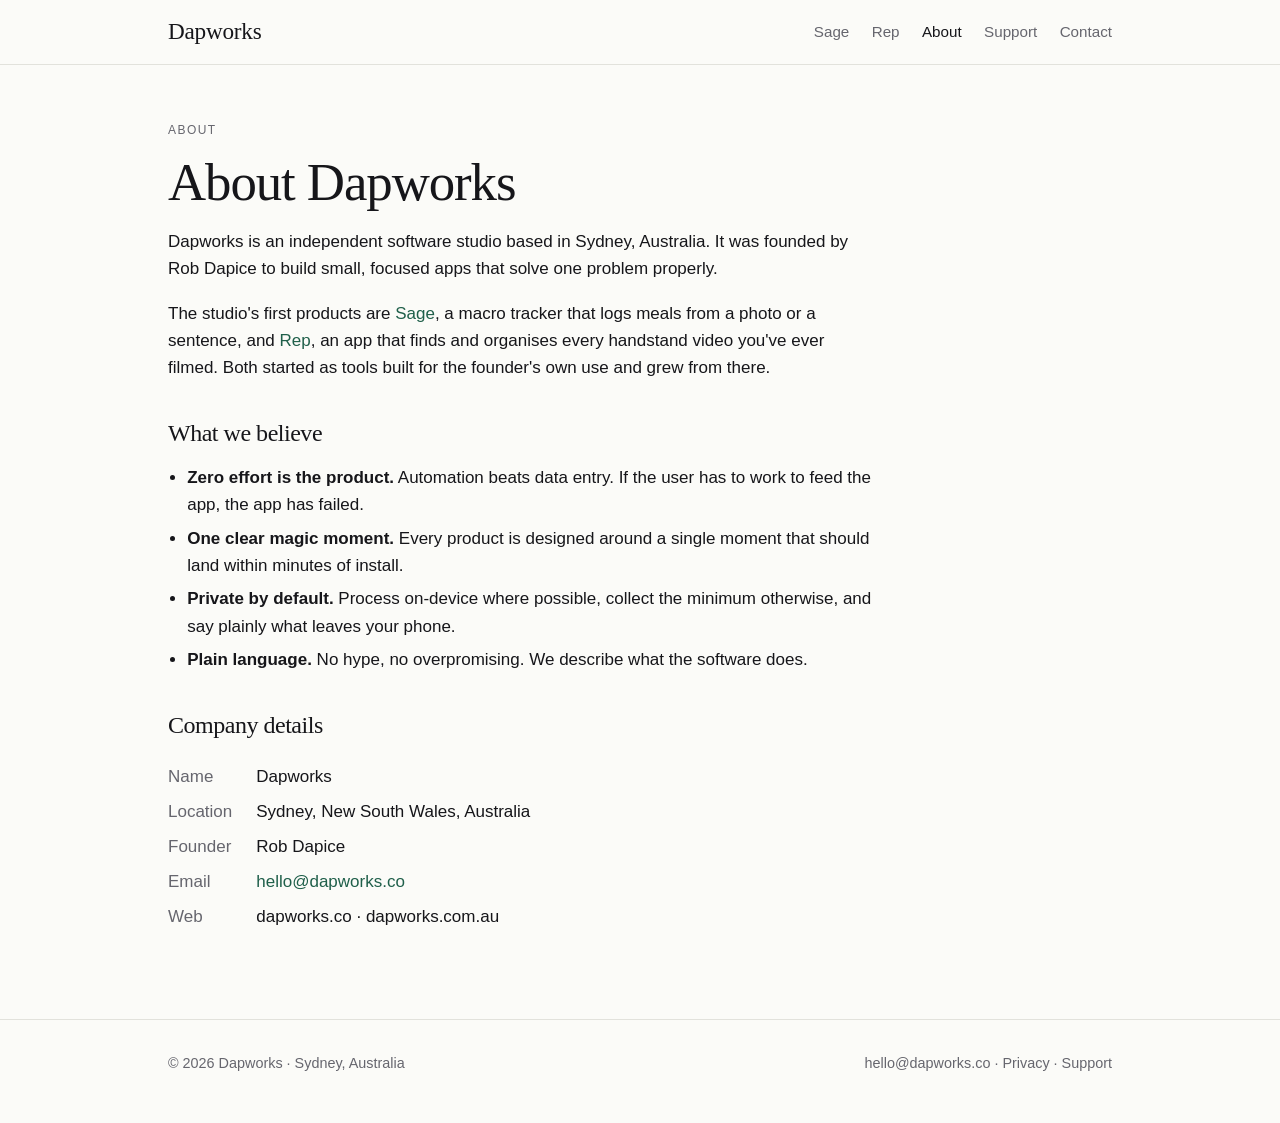
==== about/index.html @ 38184517 "Expand holder page into full company site Home, Sage and Rep product pages, About, Support, Privacy " ====
<!doctype html>
<html lang="en">
<head>
<meta charset="utf-8">
<meta name="viewport" content="width=device-width, initial-scale=1">
<title>About Dapworks</title>
<meta name="description" content="Dapworks is an independent software studio in Sydney, Australia, founded by Rob Dapice, building focused iOS apps.">
<link rel="canonical" href="https://dapworks.co/about/">
<link rel="icon" href="data:image/svg+xml,%3Csvg xmlns='http://www.w3.org/2000/svg' viewBox='0 0 32 32'%3E%3Crect width='32' height='32' rx='6' fill='%23111'/%3E%3Ctext x='16' y='22' font-family='Georgia,serif' font-size='18' text-anchor='middle' fill='%23fff'%3Ed%3C/text%3E%3C/svg%3E">
<link rel="stylesheet" href="/style.css">
</head>
<body>
<header class="site"><div class="wrap">
  <a class="brand" href="/">Dapworks</a>
  <nav class="main" aria-label="Main"><a href="/sage/">Sage</a><a href="/rep/">Rep</a><a href="/about/" aria-current="page">About</a><a href="/support/">Support</a><a href="mailto:hello@dapworks.co">Contact</a></nav>
</div></header>
<main><div class="wrap">

<p class="eyebrow">About</p>
<h1>About Dapworks</h1>
<div class="prose">
<p>Dapworks is an independent software studio based in Sydney, Australia. It was founded by Rob Dapice to build small, focused apps that solve one problem properly.</p>
<p>The studio's first products are <a href="/sage/">Sage</a>, a macro tracker that logs meals from a photo or a sentence, and <a href="/rep/">Rep</a>, an app that finds and organises every handstand video you've ever filmed. Both started as tools built for the founder's own use and grew from there.</p>
<h2>What we believe</h2>
<ul>
  <li><strong>Zero effort is the product.</strong> Automation beats data entry. If the user has to work to feed the app, the app has failed.</li>
  <li><strong>One clear magic moment.</strong> Every product is designed around a single moment that should land within minutes of install.</li>
  <li><strong>Private by default.</strong> Process on-device where possible, collect the minimum otherwise, and say plainly what leaves your phone.</li>
  <li><strong>Plain language.</strong> No hype, no overpromising. We describe what the software does.</li>
</ul>
<h2>Company details</h2>
<dl class="facts">
  <dt>Name</dt><dd>Dapworks</dd>
  <dt>Location</dt><dd>Sydney, New South Wales, Australia</dd>
  <dt>Founder</dt><dd>Rob Dapice</dd>
  <dt>Email</dt><dd><a href="mailto:hello@dapworks.co">hello@dapworks.co</a></dd>
  <dt>Web</dt><dd>dapworks.co &middot; dapworks.com.au</dd>
</dl>
</div>

</div></main>
<footer class="site"><div class="wrap">
  <span>&copy; 2026 Dapworks &middot; Sydney, Australia</span>
  <span><a href="mailto:hello@dapworks.co">hello@dapworks.co</a> &middot; <a href="/privacy/">Privacy</a> &middot; <a href="/support/">Support</a></span>
</div></footer>
</body>
</html>
---- style.css ----
:root {
  --bg: #fbfbf8; --fg: #16161a; --muted: #66666e; --rule: #e2e2dc; --accent: #1f5f4a; --card: #ffffff;
  color-scheme: light dark;
}
@media (prefers-color-scheme: dark) {
  :root { --bg: #111114; --fg: #f2f2ee; --muted: #9a9aa3; --rule: #2a2a30; --accent: #7fc8a9; --card: #18181c; }
}
* { box-sizing: border-box; }
html { scroll-behavior: smooth; }
body {
  margin: 0; background: var(--bg); color: var(--fg);
  font: 17px/1.6 -apple-system, BlinkMacSystemFont, "Segoe UI", Helvetica, Arial, sans-serif;
  -webkit-font-smoothing: antialiased;
}
a { color: var(--accent); text-decoration: none; }
a:hover { text-decoration: underline; }
.wrap { max-width: 62rem; margin: 0 auto; padding: 0 1.5rem; }
header.site { border-bottom: 1px solid var(--rule); }
header.site .wrap { display: flex; align-items: center; justify-content: space-between; gap: 1rem; height: 4rem; }
.brand { font-family: Georgia, "Times New Roman", serif; font-size: 1.45rem; color: var(--fg); letter-spacing: -0.01em; }
.brand:hover { text-decoration: none; }
nav.main { display: flex; gap: 1.4rem; flex-wrap: wrap; }
nav.main a { color: var(--muted); font-size: 0.95rem; }
nav.main a[aria-current] { color: var(--fg); }
main { padding: 3.5rem 0 4rem; }
h1, h2, h3 { font-family: Georgia, "Times New Roman", serif; font-weight: 400; letter-spacing: -0.02em; line-height: 1.12; margin: 0 0 1rem; }
h1 { font-size: clamp(2.2rem, 5.5vw, 3.3rem); }
h2 { font-size: clamp(1.6rem, 3.5vw, 2.1rem); margin-top: 3rem; }
h3 { font-size: 1.25rem; margin-top: 1.6rem; }
p { margin: 0 0 1.1rem; }
.lead { font-size: 1.25rem; max-width: 40rem; }
.muted { color: var(--muted); }
.eyebrow { text-transform: uppercase; letter-spacing: 0.12em; font-size: 0.75rem; color: var(--muted); margin-bottom: 0.8rem; }
.grid { display: grid; gap: 1.25rem; grid-template-columns: repeat(auto-fit, minmax(16rem, 1fr)); margin: 1.5rem 0; }
.card { background: var(--card); border: 1px solid var(--rule); border-radius: 12px; padding: 1.4rem 1.5rem; }
.card h3 { margin-top: 0; }
.card .status { display: inline-block; font-size: 0.75rem; letter-spacing: 0.06em; text-transform: uppercase; color: var(--muted); border: 1px solid var(--rule); border-radius: 999px; padding: 0.15rem 0.6rem; margin-bottom: 0.8rem; }
.features { list-style: none; padding: 0; margin: 1.5rem 0; display: grid; gap: 0.9rem; grid-template-columns: repeat(auto-fit, minmax(16rem, 1fr)); }
.features li { border-top: 1px solid var(--rule); padding-top: 0.8rem; }
.features strong { display: block; font-weight: 600; margin-bottom: 0.2rem; }
.btn { display: inline-block; background: var(--accent); color: var(--bg); padding: 0.7rem 1.2rem; border-radius: 8px; font-weight: 600; }
.btn:hover { text-decoration: none; opacity: 0.92; }
.btn.secondary { background: transparent; color: var(--fg); border: 1px solid var(--rule); }
dl.facts { display: grid; grid-template-columns: max-content 1fr; gap: 0.5rem 1.5rem; margin: 1.5rem 0; }
dl.facts dt { color: var(--muted); }
dl.facts dd { margin: 0; }
footer.site { border-top: 1px solid var(--rule); padding: 2rem 0 3rem; font-size: 0.9rem; color: var(--muted); }
footer.site .wrap { display: flex; flex-wrap: wrap; justify-content: space-between; gap: 1rem; }
footer.site a { color: var(--muted); }
.prose { max-width: 44rem; }
.prose h2 { font-size: 1.5rem; margin-top: 2.4rem; }
.prose ul { padding-left: 1.2rem; }
.prose li { margin-bottom: 0.4rem; }
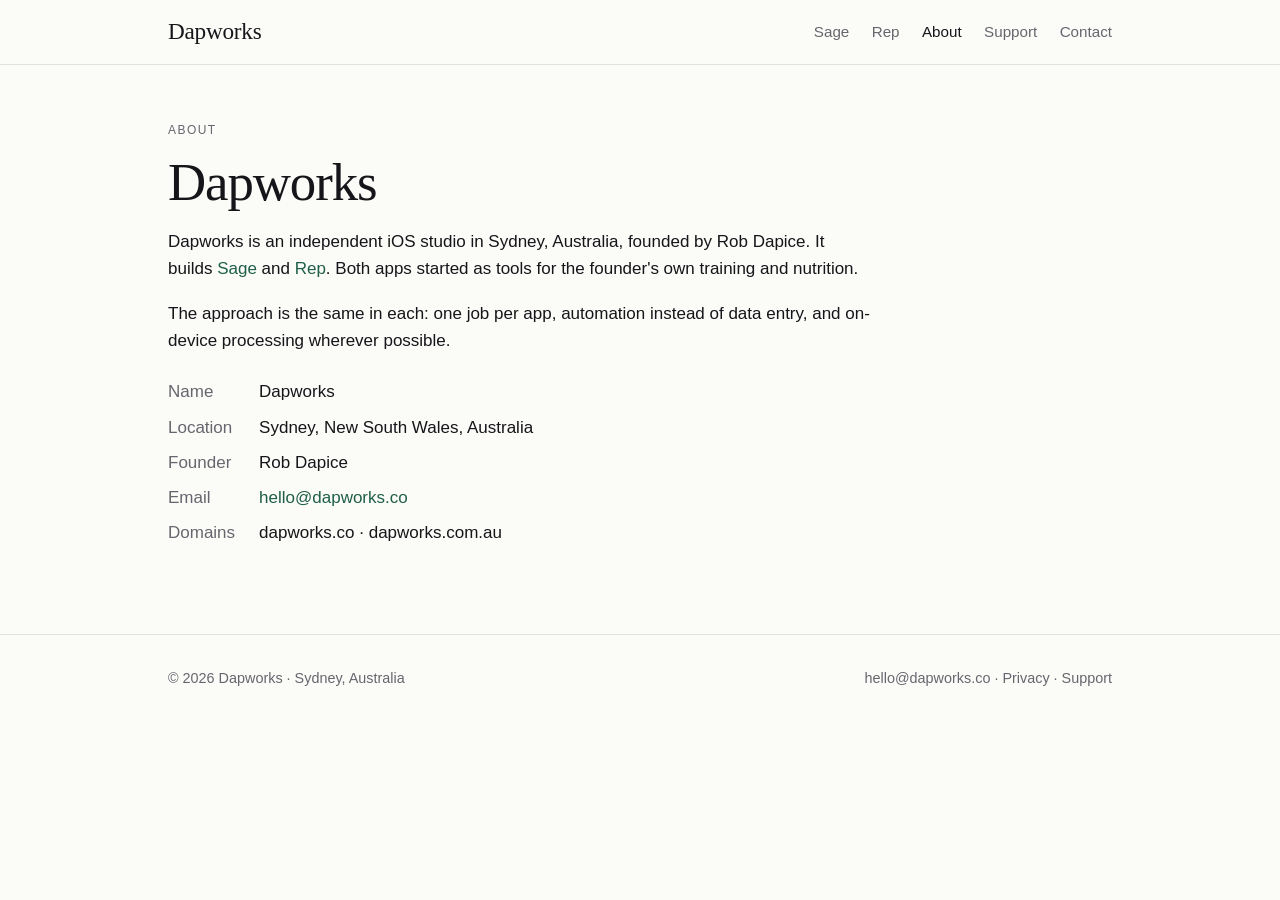
==== commit 67cf4e87: "Tighten copy and add brand assets App icons, Sage simulator screenshots and illustration, Rep wordma" ====
--- a/about/index.html
+++ b/about/index.html
@@ -4,7 +4,7 @@
 <meta charset="utf-8">
 <meta name="viewport" content="width=device-width, initial-scale=1">
 <title>About Dapworks</title>
-<meta name="description" content="Dapworks is an independent software studio in Sydney, Australia, founded by Rob Dapice, building focused iOS apps.">
+<meta name="description" content="Dapworks is an independent iOS studio in Sydney, Australia, founded by Rob Dapice.">
 <link rel="canonical" href="https://dapworks.co/about/">
 <link rel="icon" href="data:image/svg+xml,%3Csvg xmlns='http://www.w3.org/2000/svg' viewBox='0 0 32 32'%3E%3Crect width='32' height='32' rx='6' fill='%23111'/%3E%3Ctext x='16' y='22' font-family='Georgia,serif' font-size='18' text-anchor='middle' fill='%23fff'%3Ed%3C/text%3E%3C/svg%3E">
 <link rel="stylesheet" href="/style.css">
@@ -17,24 +17,16 @@
 <main><div class="wrap">
 
 <p class="eyebrow">About</p>
-<h1>About Dapworks</h1>
+<h1>Dapworks</h1>
 <div class="prose">
-<p>Dapworks is an independent software studio based in Sydney, Australia. It was founded by Rob Dapice to build small, focused apps that solve one problem properly.</p>
-<p>The studio's first products are <a href="/sage/">Sage</a>, a macro tracker that logs meals from a photo or a sentence, and <a href="/rep/">Rep</a>, an app that finds and organises every handstand video you've ever filmed. Both started as tools built for the founder's own use and grew from there.</p>
-<h2>What we believe</h2>
-<ul>
-  <li><strong>Zero effort is the product.</strong> Automation beats data entry. If the user has to work to feed the app, the app has failed.</li>
-  <li><strong>One clear magic moment.</strong> Every product is designed around a single moment that should land within minutes of install.</li>
-  <li><strong>Private by default.</strong> Process on-device where possible, collect the minimum otherwise, and say plainly what leaves your phone.</li>
-  <li><strong>Plain language.</strong> No hype, no overpromising. We describe what the software does.</li>
-</ul>
-<h2>Company details</h2>
+<p>Dapworks is an independent iOS studio in Sydney, Australia, founded by Rob Dapice. It builds <a href="/sage/">Sage</a> and <a href="/rep/">Rep</a>. Both apps started as tools for the founder's own training and nutrition.</p>
+<p>The approach is the same in each: one job per app, automation instead of data entry, and on-device processing wherever possible.</p>
 <dl class="facts">
   <dt>Name</dt><dd>Dapworks</dd>
   <dt>Location</dt><dd>Sydney, New South Wales, Australia</dd>
   <dt>Founder</dt><dd>Rob Dapice</dd>
   <dt>Email</dt><dd><a href="mailto:hello@dapworks.co">hello@dapworks.co</a></dd>
-  <dt>Web</dt><dd>dapworks.co &middot; dapworks.com.au</dd>
+  <dt>Domains</dt><dd>dapworks.co &middot; dapworks.com.au</dd>
 </dl>
 </div>
 
--- a/style.css
+++ b/style.css
@@ -16,10 +16,11 @@
 a:hover { text-decoration: underline; }
 .wrap { max-width: 62rem; margin: 0 auto; padding: 0 1.5rem; }
 header.site { border-bottom: 1px solid var(--rule); }
-header.site .wrap { display: flex; align-items: center; justify-content: space-between; gap: 1rem; height: 4rem; }
+header.site .wrap { display: flex; align-items: center; justify-content: space-between; gap: 1rem; min-height: 4rem; padding-top: 0.75rem; padding-bottom: 0.75rem; }
 .brand { font-family: Georgia, "Times New Roman", serif; font-size: 1.45rem; color: var(--fg); letter-spacing: -0.01em; }
 .brand:hover { text-decoration: none; }
-nav.main { display: flex; gap: 1.4rem; flex-wrap: wrap; }
+nav.main { display: flex; gap: 1.4rem; flex-wrap: wrap; justify-content: flex-end; }
+@media (max-width: 560px) { header.site .wrap { flex-direction: column; align-items: flex-start; gap: 0.5rem; } nav.main { gap: 1rem; justify-content: flex-start; } }
 nav.main a { color: var(--muted); font-size: 0.95rem; }
 nav.main a[aria-current] { color: var(--fg); }
 main { padding: 3.5rem 0 4rem; }
@@ -51,3 +52,25 @@
 .prose h2 { font-size: 1.5rem; margin-top: 2.4rem; }
 .prose ul { padding-left: 1.2rem; }
 .prose li { margin-bottom: 0.4rem; }
+
+/* Brand and product layouts */
+.hero { display: grid; gap: 2rem; grid-template-columns: 1fr; align-items: center; }
+@media (min-width: 720px) { .hero { grid-template-columns: 1.1fr 0.9fr; } }
+.product-head { display: flex; align-items: center; gap: 1.25rem; margin-bottom: 1.5rem; }
+.product-head img { width: 88px; height: 88px; border-radius: 20px; box-shadow: 0 6px 20px rgba(0,0,0,0.12); flex: none; }
+.product-head h1 { margin: 0; }
+.product-head .sub { color: var(--muted); margin: 0.2rem 0 0; }
+.brand-row { display: grid; gap: 1.25rem; grid-template-columns: repeat(auto-fit, minmax(17rem, 1fr)); margin: 1.5rem 0 0; }
+.brand-card { display: flex; gap: 1.1rem; align-items: flex-start; background: var(--card); border: 1px solid var(--rule); border-radius: 14px; padding: 1.3rem; color: inherit; }
+.brand-card:hover { text-decoration: none; border-color: var(--muted); }
+.brand-card img { width: 72px; height: 72px; border-radius: 16px; flex: none; box-shadow: 0 4px 14px rgba(0,0,0,0.12); }
+.brand-card h3 { margin: 0 0 0.25rem; }
+.brand-card p { margin: 0 0 0.4rem; color: var(--muted); font-size: 0.97rem; }
+.brand-card .status { margin: 0; }
+.shots { display: grid; gap: 1.25rem; grid-template-columns: repeat(auto-fit, minmax(14rem, 1fr)); margin: 1.5rem 0 2rem; }
+.shots figure { margin: 0; }
+.shots img { width: 100%; height: auto; border-radius: 18px; border: 1px solid var(--rule); background: #fff; display: block; }
+.shots figcaption { font-size: 0.85rem; color: var(--muted); margin-top: 0.5rem; }
+.wordmark { background: #000; color: #fff; border-radius: 24px; aspect-ratio: 1; display: flex; align-items: center; justify-content: center; font-family: Georgia, "Times New Roman", serif; font-size: clamp(3rem, 12vw, 6rem); letter-spacing: -0.03em; max-width: 20rem; }
+.illustration { max-width: 32rem; width: 100%; height: auto; display: block; margin: 1rem 0; border-radius: 12px; }
+.facts-inline { display: flex; flex-wrap: wrap; gap: 0.6rem 1.6rem; color: var(--muted); font-size: 0.95rem; margin: 0 0 1.5rem; padding: 0; list-style: none; }
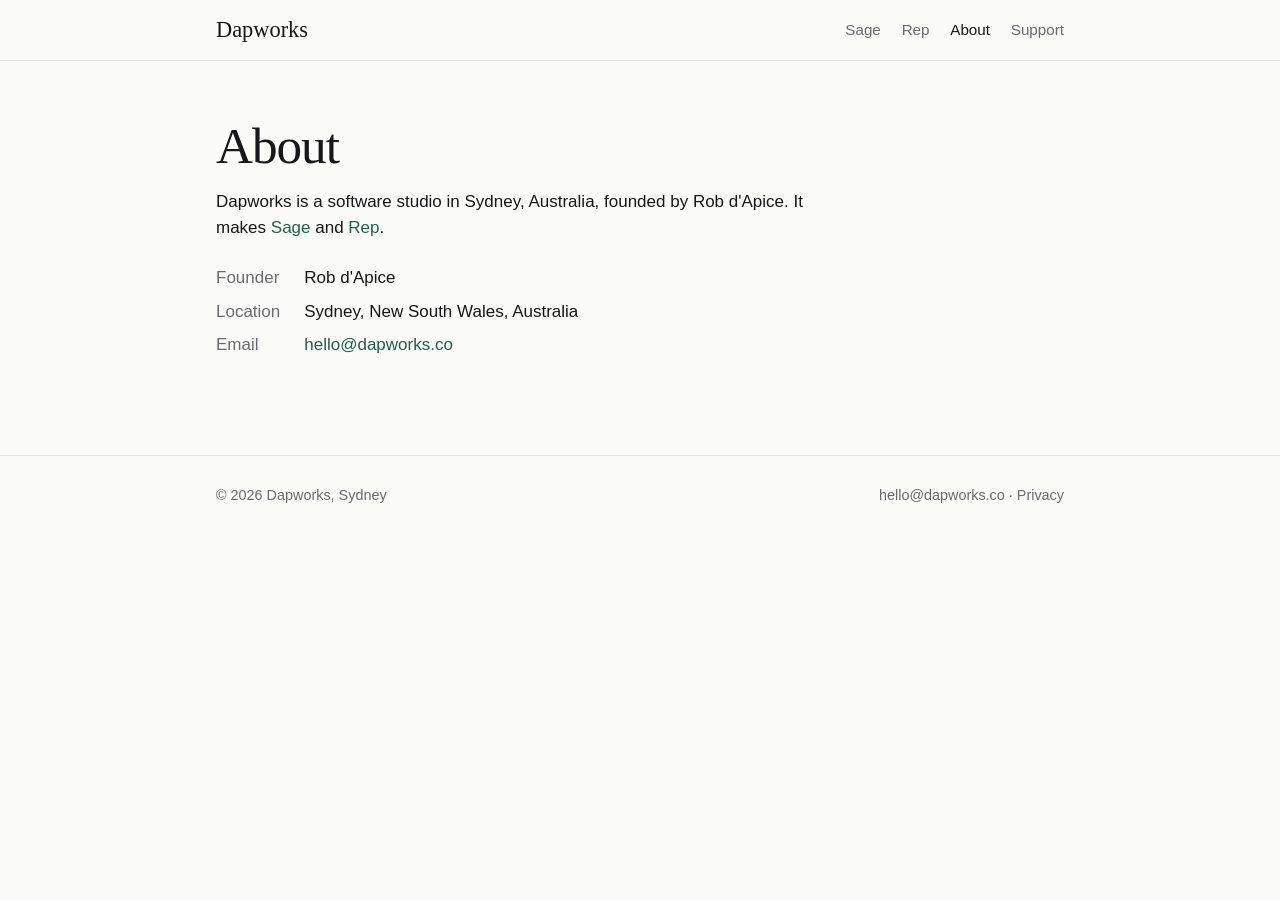
==== commit de9b4c55: "Rebuild: tighter copy, no platform mentions, real Rep captures Home is name, one line, two products." ====
--- a/about/index.html
+++ b/about/index.html
@@ -4,7 +4,7 @@
 <meta charset="utf-8">
 <meta name="viewport" content="width=device-width, initial-scale=1">
 <title>About Dapworks</title>
-<meta name="description" content="Dapworks is an independent iOS studio in Sydney, Australia, founded by Rob Dapice.">
+<meta name="description" content="Dapworks is a software studio in Sydney, Australia, founded by Rob d'Apice.">
 <link rel="canonical" href="https://dapworks.co/about/">
 <link rel="icon" href="data:image/svg+xml,%3Csvg xmlns='http://www.w3.org/2000/svg' viewBox='0 0 32 32'%3E%3Crect width='32' height='32' rx='6' fill='%23111'/%3E%3Ctext x='16' y='22' font-family='Georgia,serif' font-size='18' text-anchor='middle' fill='%23fff'%3Ed%3C/text%3E%3C/svg%3E">
 <link rel="stylesheet" href="/style.css">
@@ -12,28 +12,24 @@
 <body>
 <header class="site"><div class="wrap">
   <a class="brand" href="/">Dapworks</a>
-  <nav class="main" aria-label="Main"><a href="/sage/">Sage</a><a href="/rep/">Rep</a><a href="/about/" aria-current="page">About</a><a href="/support/">Support</a><a href="mailto:hello@dapworks.co">Contact</a></nav>
+  <nav class="main" aria-label="Main"><a href="/sage/">Sage</a><a href="/rep/">Rep</a><a href="/about/" aria-current="page">About</a><a href="/support/">Support</a></nav>
 </div></header>
 <main><div class="wrap">
 
-<p class="eyebrow">About</p>
-<h1>Dapworks</h1>
+<h1>About</h1>
 <div class="prose">
-<p>Dapworks is an independent iOS studio in Sydney, Australia, founded by Rob Dapice. It builds <a href="/sage/">Sage</a> and <a href="/rep/">Rep</a>. Both apps started as tools for the founder's own training and nutrition.</p>
-<p>The approach is the same in each: one job per app, automation instead of data entry, and on-device processing wherever possible.</p>
+<p>Dapworks is a software studio in Sydney, Australia, founded by Rob d'Apice. It makes <a href="/sage/">Sage</a> and <a href="/rep/">Rep</a>.</p>
 <dl class="facts">
-  <dt>Name</dt><dd>Dapworks</dd>
+  <dt>Founder</dt><dd>Rob d'Apice</dd>
   <dt>Location</dt><dd>Sydney, New South Wales, Australia</dd>
-  <dt>Founder</dt><dd>Rob Dapice</dd>
   <dt>Email</dt><dd><a href="mailto:hello@dapworks.co">hello@dapworks.co</a></dd>
-  <dt>Domains</dt><dd>dapworks.co &middot; dapworks.com.au</dd>
 </dl>
 </div>
 
 </div></main>
 <footer class="site"><div class="wrap">
-  <span>&copy; 2026 Dapworks &middot; Sydney, Australia</span>
-  <span><a href="mailto:hello@dapworks.co">hello@dapworks.co</a> &middot; <a href="/privacy/">Privacy</a> &middot; <a href="/support/">Support</a></span>
+  <span>&copy; 2026 Dapworks, Sydney</span>
+  <span><a href="mailto:hello@dapworks.co">hello@dapworks.co</a> &middot; <a href="/privacy/">Privacy</a></span>
 </div></footer>
 </body>
 </html>
--- a/style.css
+++ b/style.css
@@ -1,76 +1,62 @@
 :root {
-  --bg: #fbfbf8; --fg: #16161a; --muted: #66666e; --rule: #e2e2dc; --accent: #1f5f4a; --card: #ffffff;
+  --bg: #fbfbf9; --fg: #17171a; --muted: #6a6a70; --rule: #e4e4de; --accent: #23604c; --card: #ffffff; --band: #f0f0ea;
   color-scheme: light dark;
 }
 @media (prefers-color-scheme: dark) {
-  :root { --bg: #111114; --fg: #f2f2ee; --muted: #9a9aa3; --rule: #2a2a30; --accent: #7fc8a9; --card: #18181c; }
+  :root { --bg: #121215; --fg: #f1f1ec; --muted: #9a9aa2; --rule: #2b2b31; --accent: #86cbad; --card: #1a1a1f; --band: #1a1a1f; }
 }
 * { box-sizing: border-box; }
-html { scroll-behavior: smooth; }
-body {
-  margin: 0; background: var(--bg); color: var(--fg);
-  font: 17px/1.6 -apple-system, BlinkMacSystemFont, "Segoe UI", Helvetica, Arial, sans-serif;
-  -webkit-font-smoothing: antialiased;
-}
+html { -webkit-text-size-adjust: 100%; }
+body { margin: 0; background: var(--bg); color: var(--fg); font: 17px/1.55 -apple-system, BlinkMacSystemFont, "Segoe UI", Helvetica, Arial, sans-serif; -webkit-font-smoothing: antialiased; }
 a { color: var(--accent); text-decoration: none; }
 a:hover { text-decoration: underline; }
-.wrap { max-width: 62rem; margin: 0 auto; padding: 0 1.5rem; }
+.wrap { max-width: 56rem; margin: 0 auto; padding: 0 1.5rem; }
 header.site { border-bottom: 1px solid var(--rule); }
-header.site .wrap { display: flex; align-items: center; justify-content: space-between; gap: 1rem; min-height: 4rem; padding-top: 0.75rem; padding-bottom: 0.75rem; }
-.brand { font-family: Georgia, "Times New Roman", serif; font-size: 1.45rem; color: var(--fg); letter-spacing: -0.01em; }
+header.site .wrap { display: flex; align-items: center; justify-content: space-between; gap: 1rem; min-height: 3.75rem; padding-top: .6rem; padding-bottom: .6rem; }
+.brand { font-family: Georgia, "Times New Roman", serif; font-size: 1.4rem; color: var(--fg); }
 .brand:hover { text-decoration: none; }
-nav.main { display: flex; gap: 1.4rem; flex-wrap: wrap; justify-content: flex-end; }
-@media (max-width: 560px) { header.site .wrap { flex-direction: column; align-items: flex-start; gap: 0.5rem; } nav.main { gap: 1rem; justify-content: flex-start; } }
-nav.main a { color: var(--muted); font-size: 0.95rem; }
+nav.main { display: flex; gap: 1.3rem; flex-wrap: wrap; justify-content: flex-end; }
+nav.main a { color: var(--muted); font-size: .95rem; }
 nav.main a[aria-current] { color: var(--fg); }
-main { padding: 3.5rem 0 4rem; }
-h1, h2, h3 { font-family: Georgia, "Times New Roman", serif; font-weight: 400; letter-spacing: -0.02em; line-height: 1.12; margin: 0 0 1rem; }
-h1 { font-size: clamp(2.2rem, 5.5vw, 3.3rem); }
-h2 { font-size: clamp(1.6rem, 3.5vw, 2.1rem); margin-top: 3rem; }
-h3 { font-size: 1.25rem; margin-top: 1.6rem; }
-p { margin: 0 0 1.1rem; }
-.lead { font-size: 1.25rem; max-width: 40rem; }
+@media (max-width: 520px) { header.site .wrap { flex-direction: column; align-items: flex-start; gap: .4rem; } nav.main { gap: 1rem; justify-content: flex-start; } }
+main { padding: 3.5rem 0 4.5rem; }
+h1, h2, h3 { font-family: Georgia, "Times New Roman", serif; font-weight: 400; letter-spacing: -.02em; line-height: 1.12; margin: 0 0 .9rem; }
+h1 { font-size: clamp(2.2rem, 5.5vw, 3.2rem); }
+h2 { font-size: 1.55rem; margin-top: 3rem; }
+p { margin: 0 0 1rem; }
+.lead { font-size: 1.2rem; max-width: 36rem; }
 .muted { color: var(--muted); }
-.eyebrow { text-transform: uppercase; letter-spacing: 0.12em; font-size: 0.75rem; color: var(--muted); margin-bottom: 0.8rem; }
-.grid { display: grid; gap: 1.25rem; grid-template-columns: repeat(auto-fit, minmax(16rem, 1fr)); margin: 1.5rem 0; }
-.card { background: var(--card); border: 1px solid var(--rule); border-radius: 12px; padding: 1.4rem 1.5rem; }
-.card h3 { margin-top: 0; }
-.card .status { display: inline-block; font-size: 0.75rem; letter-spacing: 0.06em; text-transform: uppercase; color: var(--muted); border: 1px solid var(--rule); border-radius: 999px; padding: 0.15rem 0.6rem; margin-bottom: 0.8rem; }
-.features { list-style: none; padding: 0; margin: 1.5rem 0; display: grid; gap: 0.9rem; grid-template-columns: repeat(auto-fit, minmax(16rem, 1fr)); }
-.features li { border-top: 1px solid var(--rule); padding-top: 0.8rem; }
-.features strong { display: block; font-weight: 600; margin-bottom: 0.2rem; }
-.btn { display: inline-block; background: var(--accent); color: var(--bg); padding: 0.7rem 1.2rem; border-radius: 8px; font-weight: 600; }
-.btn:hover { text-decoration: none; opacity: 0.92; }
-.btn.secondary { background: transparent; color: var(--fg); border: 1px solid var(--rule); }
-dl.facts { display: grid; grid-template-columns: max-content 1fr; gap: 0.5rem 1.5rem; margin: 1.5rem 0; }
+.prose { max-width: 40rem; }
+.prose h2 { font-size: 1.35rem; margin-top: 2.2rem; }
+.prose ul { padding-left: 1.2rem; }
+.prose li { margin-bottom: .35rem; }
+.status { display: inline-block; font-size: .72rem; letter-spacing: .08em; text-transform: uppercase; color: var(--muted); border: 1px solid var(--rule); border-radius: 999px; padding: .15rem .6rem; }
+.products { list-style: none; padding: 0; margin: 1.5rem 0 0; border-top: 1px solid var(--rule); }
+.products li { border-bottom: 1px solid var(--rule); }
+.products a { display: flex; align-items: center; gap: 1.25rem; padding: 1.25rem 0; color: inherit; }
+.products a:hover { text-decoration: none; }
+.products a:hover .name { text-decoration: underline; }
+.products img { width: 64px; height: 64px; border-radius: 14px; flex: none; box-shadow: 0 3px 10px rgba(0,0,0,.12); }
+.products .name { font-family: Georgia, "Times New Roman", serif; font-size: 1.35rem; }
+.products .tag { color: var(--muted); margin: .1rem 0 .4rem; }
+.product-head { display: flex; align-items: center; gap: 1.25rem; margin-bottom: 1.25rem; }
+.product-head img { width: 84px; height: 84px; border-radius: 19px; box-shadow: 0 5px 16px rgba(0,0,0,.14); flex: none; }
+.product-head h1 { margin: 0; }
+.product-head .sub { color: var(--muted); margin: .15rem 0 0; }
+.meta { display: flex; flex-wrap: wrap; gap: .5rem 1.4rem; align-items: center; color: var(--muted); font-size: .95rem; margin: 0 0 1.75rem; padding: 0; list-style: none; }
+.features { list-style: none; padding: 0; margin: 1.25rem 0 0; display: grid; gap: 0 2rem; grid-template-columns: repeat(auto-fit, minmax(15rem, 1fr)); }
+.features li { border-top: 1px solid var(--rule); padding: .8rem 0; }
+.features strong { display: block; font-weight: 600; }
+.features span { color: var(--muted); }
+.band { background: var(--band); border-radius: 18px; padding: 2.25rem 1.5rem; margin: 2rem 0 .5rem; }
+.phones { display: grid; gap: 1.75rem; grid-template-columns: repeat(auto-fit, minmax(12rem, 1fr)); align-items: start; justify-items: center; }
+.phone { margin: 0; max-width: 17.5rem; width: 100%; }
+.phone .screen { border-radius: 2rem; border: 5px solid #111; background: #111; overflow: hidden; box-shadow: 0 16px 36px rgba(0,0,0,.18); }
+.phone .screen img { display: block; width: 100%; height: auto; }
+.phone figcaption { font-size: .88rem; color: var(--muted); margin-top: .7rem; text-align: center; }
+dl.facts { display: grid; grid-template-columns: max-content 1fr; gap: .45rem 1.5rem; margin: 1.5rem 0; }
 dl.facts dt { color: var(--muted); }
 dl.facts dd { margin: 0; }
-footer.site { border-top: 1px solid var(--rule); padding: 2rem 0 3rem; font-size: 0.9rem; color: var(--muted); }
-footer.site .wrap { display: flex; flex-wrap: wrap; justify-content: space-between; gap: 1rem; }
+footer.site { border-top: 1px solid var(--rule); padding: 1.75rem 0 3rem; font-size: .9rem; color: var(--muted); }
+footer.site .wrap { display: flex; flex-wrap: wrap; justify-content: space-between; gap: .75rem 1rem; }
 footer.site a { color: var(--muted); }
-.prose { max-width: 44rem; }
-.prose h2 { font-size: 1.5rem; margin-top: 2.4rem; }
-.prose ul { padding-left: 1.2rem; }
-.prose li { margin-bottom: 0.4rem; }
-
-/* Brand and product layouts */
-.hero { display: grid; gap: 2rem; grid-template-columns: 1fr; align-items: center; }
-@media (min-width: 720px) { .hero { grid-template-columns: 1.1fr 0.9fr; } }
-.product-head { display: flex; align-items: center; gap: 1.25rem; margin-bottom: 1.5rem; }
-.product-head img { width: 88px; height: 88px; border-radius: 20px; box-shadow: 0 6px 20px rgba(0,0,0,0.12); flex: none; }
-.product-head h1 { margin: 0; }
-.product-head .sub { color: var(--muted); margin: 0.2rem 0 0; }
-.brand-row { display: grid; gap: 1.25rem; grid-template-columns: repeat(auto-fit, minmax(17rem, 1fr)); margin: 1.5rem 0 0; }
-.brand-card { display: flex; gap: 1.1rem; align-items: flex-start; background: var(--card); border: 1px solid var(--rule); border-radius: 14px; padding: 1.3rem; color: inherit; }
-.brand-card:hover { text-decoration: none; border-color: var(--muted); }
-.brand-card img { width: 72px; height: 72px; border-radius: 16px; flex: none; box-shadow: 0 4px 14px rgba(0,0,0,0.12); }
-.brand-card h3 { margin: 0 0 0.25rem; }
-.brand-card p { margin: 0 0 0.4rem; color: var(--muted); font-size: 0.97rem; }
-.brand-card .status { margin: 0; }
-.shots { display: grid; gap: 1.25rem; grid-template-columns: repeat(auto-fit, minmax(14rem, 1fr)); margin: 1.5rem 0 2rem; }
-.shots figure { margin: 0; }
-.shots img { width: 100%; height: auto; border-radius: 18px; border: 1px solid var(--rule); background: #fff; display: block; }
-.shots figcaption { font-size: 0.85rem; color: var(--muted); margin-top: 0.5rem; }
-.wordmark { background: #000; color: #fff; border-radius: 24px; aspect-ratio: 1; display: flex; align-items: center; justify-content: center; font-family: Georgia, "Times New Roman", serif; font-size: clamp(3rem, 12vw, 6rem); letter-spacing: -0.03em; max-width: 20rem; }
-.illustration { max-width: 32rem; width: 100%; height: auto; display: block; margin: 1rem 0; border-radius: 12px; }
-.facts-inline { display: flex; flex-wrap: wrap; gap: 0.6rem 1.6rem; color: var(--muted); font-size: 0.95rem; margin: 0 0 1.5rem; padding: 0; list-style: none; }
